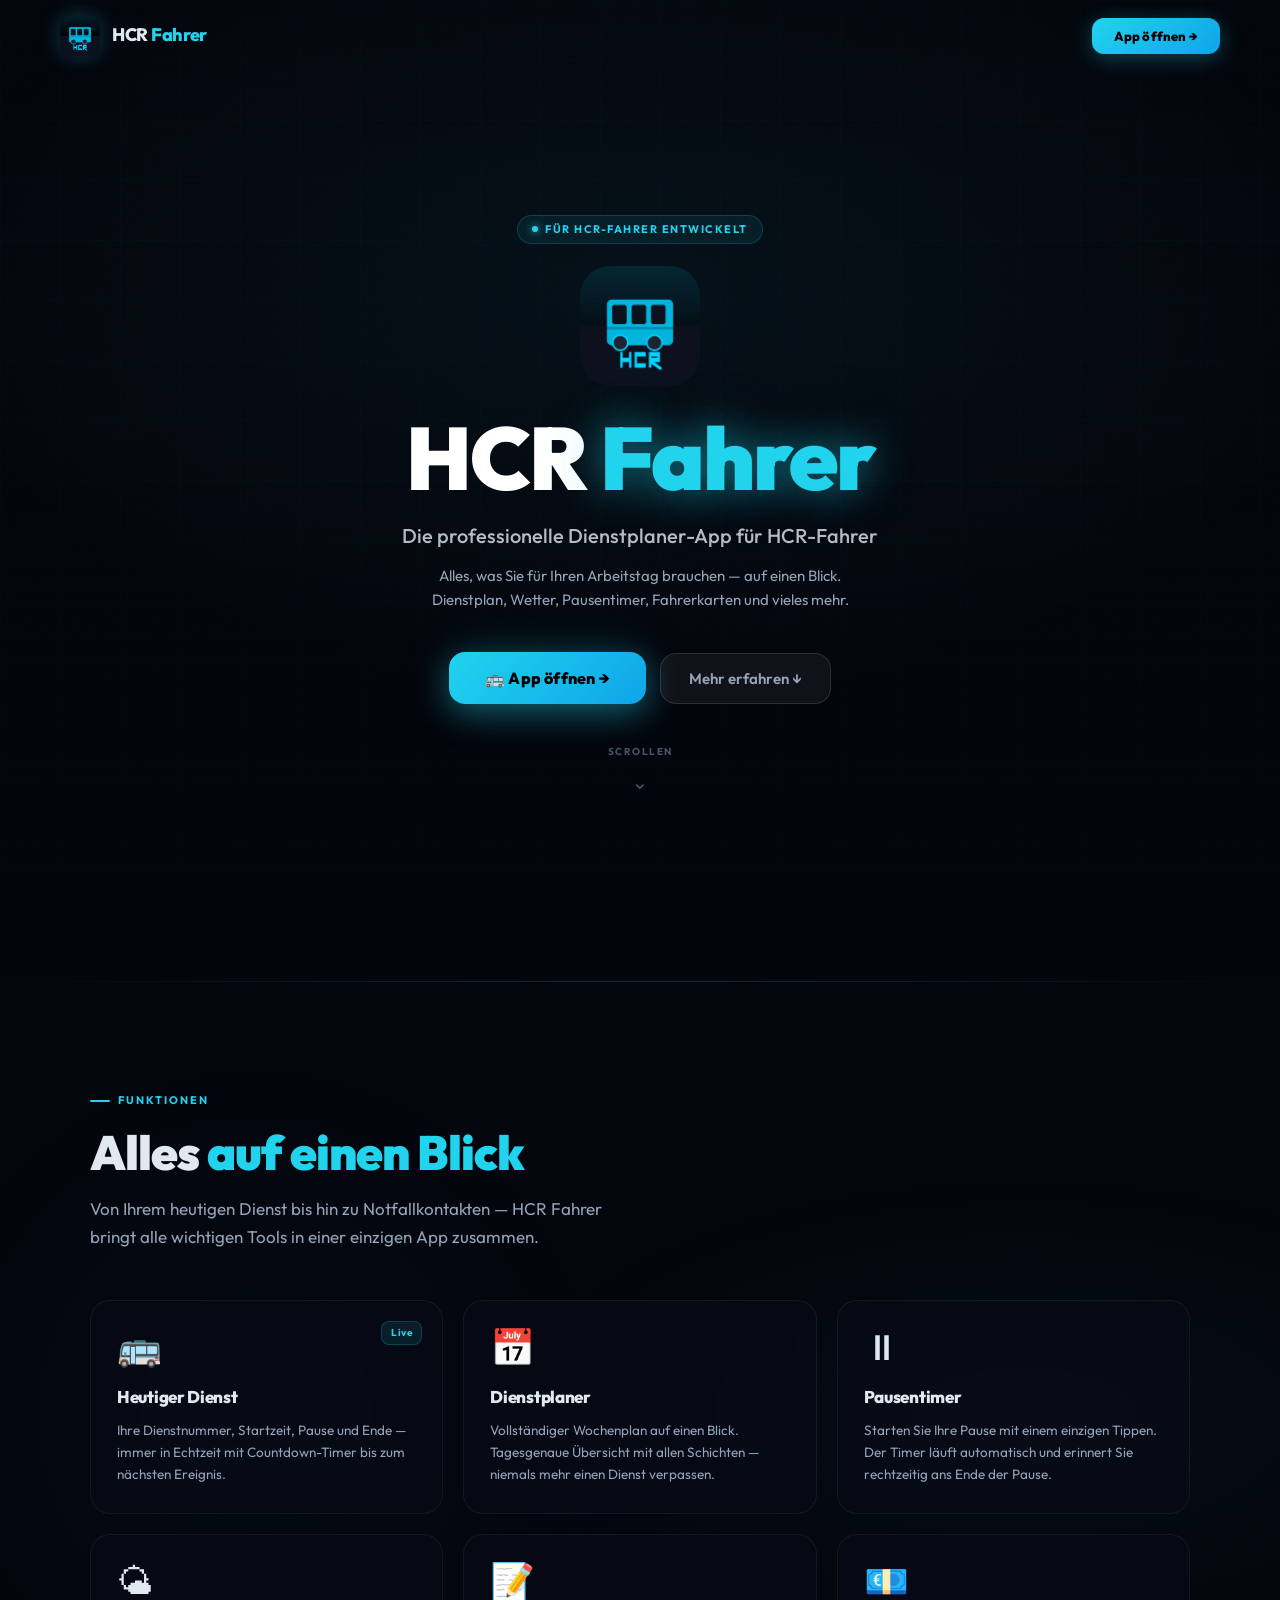
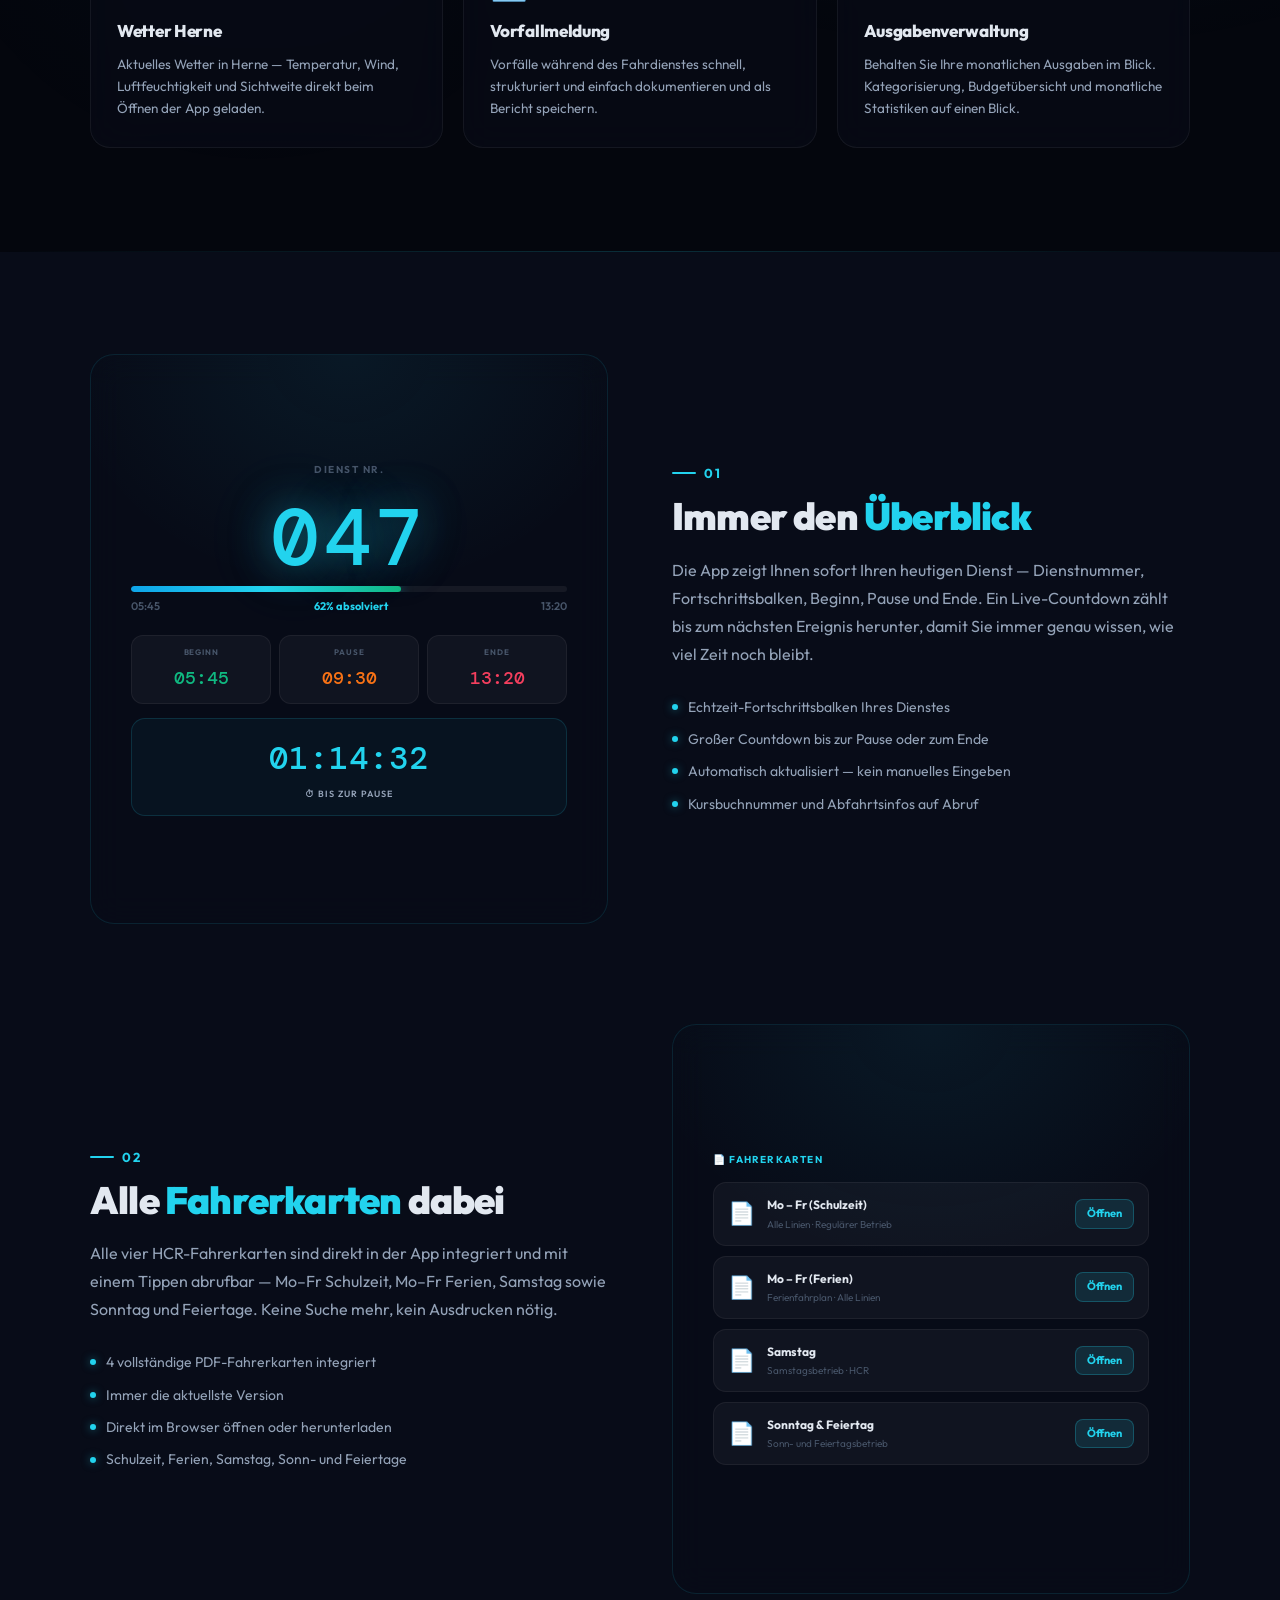
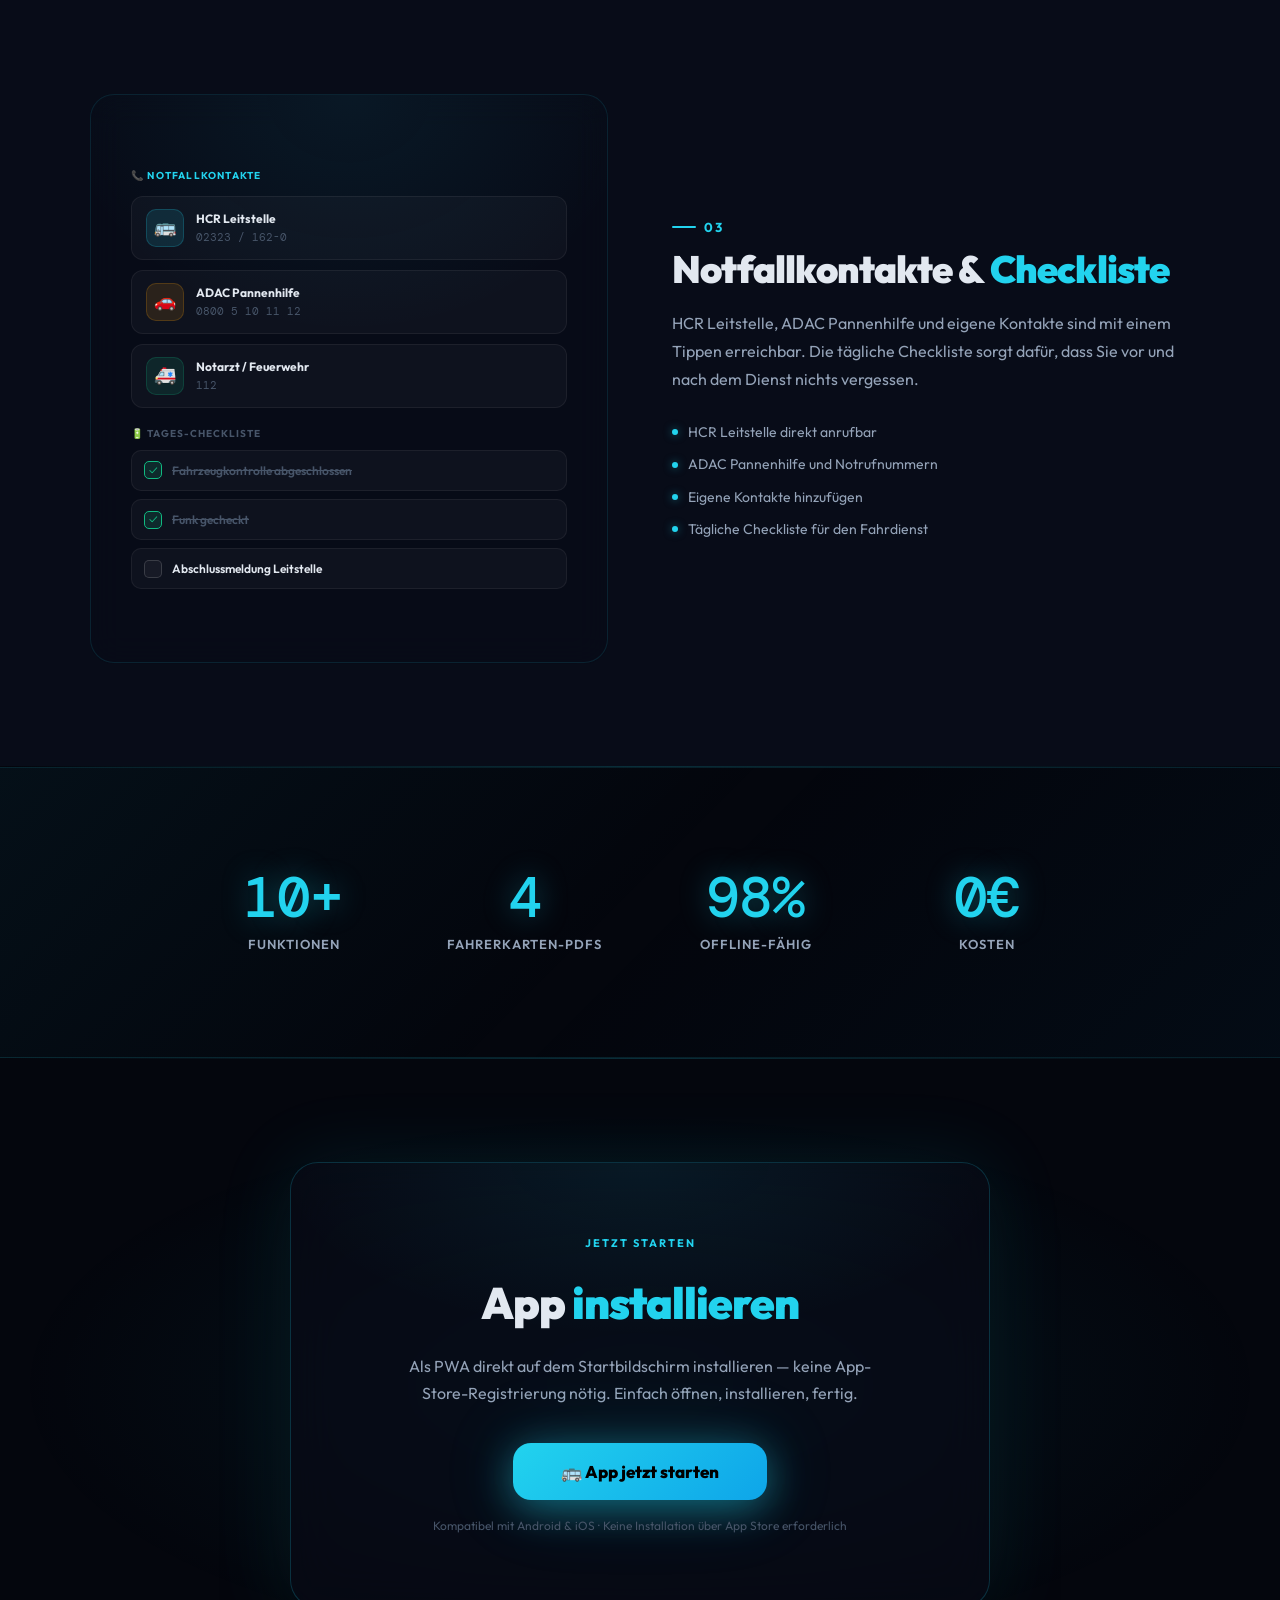
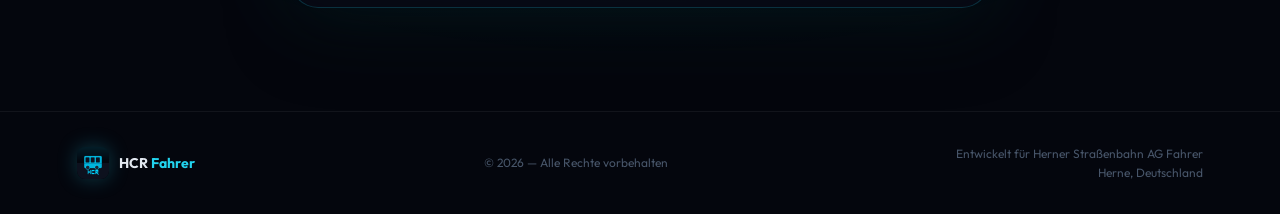
==== landing.html @ f721d580 "HCR Fahrer / SchichtBoard - déploiement statique GitHub Pages" ====
<!DOCTYPE html>
<html lang="de">
<head>
<meta charset="UTF-8"/>
<meta name="viewport" content="width=device-width,initial-scale=1.0"/>
<title>HCR Fahrer — Die App für Ihren Fahrdienst</title>
<meta name="description" content="HCR Fahrer — Die professionelle Dienstplaner-App für Herner Straßenbahn AG Fahrer. Dienstplan, Wetter, Pausentimer und mehr."/>
<link rel="preconnect" href="https://fonts.googleapis.com"/>
<link rel="preconnect" href="https://fonts.gstatic.com" crossorigin/>
<link href="https://fonts.googleapis.com/css2?family=Outfit:wght@300;400;500;600;700;800;900&family=DM+Mono:wght@400;500&display=swap" rel="stylesheet"/>
<style>
/* ═══════════════════════════════════════════
   TOKENS
═══════════════════════════════════════════ */
:root{
  --cyan:#22D3EE;
  --cyan2:#0EA5E9;
  --cyan3:#06B6D4;
  --navy:#04060D;
  --navy2:#080C18;
  --navy3:#0B0F1E;
  --navy4:#0D1629;
  --text:#E2E8F0;
  --text2:#94A3B8;
  --muted:#475569;
  --border:rgba(34,211,238,0.12);
  --border2:rgba(255,255,255,0.06);
  --glass:rgba(8,12,24,0.65);
  --glass2:rgba(34,211,238,0.04);
  --nav-h:72px;
  --glow-sm:0 0 20px rgba(34,211,238,0.25);
  --glow-md:0 0 40px rgba(34,211,238,0.2),0 0 80px rgba(34,211,238,0.08);
  --glow-lg:0 0 60px rgba(34,211,238,0.3),0 0 120px rgba(34,211,238,0.12);
}

/* ═══════════════════════════════════════════
   RESET & BASE
═══════════════════════════════════════════ */
*{box-sizing:border-box;margin:0;padding:0;}
html{scroll-behavior:smooth;font-size:16px;}
body{
  background:var(--navy);
  color:var(--text);
  font-family:'Outfit',system-ui,sans-serif;
  -webkit-font-smoothing:antialiased;
  overflow-x:hidden;
  line-height:1.6;
}
a{text-decoration:none;color:inherit;}
img{display:block;max-width:100%;}

/* ═══════════════════════════════════════════
   SCROLLBAR
═══════════════════════════════════════════ */
::-webkit-scrollbar{width:5px;}
::-webkit-scrollbar-track{background:var(--navy2);}
::-webkit-scrollbar-thumb{background:rgba(34,211,238,0.3);border-radius:3px;}

/* ═══════════════════════════════════════════
   NOISE TEXTURE OVERLAY
═══════════════════════════════════════════ */
body::before{
  content:'';
  position:fixed;inset:0;z-index:0;pointer-events:none;
  background-image:url("data:image/svg+xml,%3Csvg viewBox='0 0 256 256' xmlns='http://www.w3.org/2000/svg'%3E%3Cfilter id='n'%3E%3CfeTurbulence type='fractalNoise' baseFrequency='0.9' numOctaves='4' stitchTiles='stitch'/%3E%3C/filter%3E%3Crect width='100%25' height='100%25' filter='url(%23n)' opacity='0.03'/%3E%3C/svg%3E");
  background-size:200px 200px;
  opacity:0.4;
}

/* ═══════════════════════════════════════════
   GRID PATTERN
═══════════════════════════════════════════ */
body::after{
  content:'';
  position:fixed;inset:0;z-index:0;pointer-events:none;
  background-image:
    linear-gradient(rgba(34,211,238,0.025) 1px,transparent 1px),
    linear-gradient(90deg,rgba(34,211,238,0.025) 1px,transparent 1px);
  background-size:60px 60px;
}

/* ═══════════════════════════════════════════
   NAVBAR
═══════════════════════════════════════════ */
.navbar{
  position:fixed;top:0;left:0;right:0;
  z-index:1000;
  height:var(--nav-h);
  display:flex;align-items:center;justify-content:space-between;
  padding:0 clamp(20px,5vw,60px);
  transition:background 0.4s ease,border-color 0.4s ease,backdrop-filter 0.4s ease;
  border-bottom:1px solid transparent;
}
.navbar.solid{
  background:rgba(4,6,13,0.92);
  border-bottom-color:var(--border);
  backdrop-filter:blur(24px);
  -webkit-backdrop-filter:blur(24px);
}
.navbar::after{
  content:'';
  position:absolute;bottom:-1px;left:0;right:0;height:1px;
  background:linear-gradient(90deg,transparent,rgba(34,211,238,0.0),transparent);
  transition:background 0.4s;
}
.navbar.solid::after{
  background:linear-gradient(90deg,transparent,rgba(34,211,238,0.3),transparent);
}
.nav-brand{
  display:flex;align-items:center;gap:12px;
}
.nav-logo{
  width:40px;height:40px;border-radius:11px;
  box-shadow:var(--glow-sm);
}
.nav-name{
  font-size:18px;font-weight:800;letter-spacing:-0.3px;
  color:var(--text);
}
.nav-name span{color:var(--cyan);}
.nav-cta{
  background:linear-gradient(135deg,var(--cyan),var(--cyan2));
  border:none;border-radius:12px;
  padding:10px 22px;
  color:#000;font-size:13px;font-weight:800;
  cursor:pointer;font-family:'Outfit',sans-serif;
  letter-spacing:0.2px;
  transition:opacity 0.2s,transform 0.15s,box-shadow 0.2s;
  box-shadow:0 4px 20px rgba(34,211,238,0.3);
  white-space:nowrap;
}
.nav-cta:hover{opacity:0.9;transform:translateY(-1px);box-shadow:0 6px 28px rgba(34,211,238,0.4);}
.nav-cta:active{transform:translateY(0);}

/* ═══════════════════════════════════════════
   HERO
═══════════════════════════════════════════ */
.hero{
  position:relative;
  min-height:100vh;
  display:flex;align-items:center;justify-content:center;
  overflow:hidden;
}
.hero-video{
  position:absolute;inset:0;
  width:100%;height:100%;
  object-fit:cover;
  opacity:0.38;
  z-index:1;
}
.hero-overlay{
  position:absolute;inset:0;z-index:2;
  background:
    linear-gradient(to bottom,
      rgba(4,6,13,0.3) 0%,
      rgba(4,6,13,0.05) 20%,
      rgba(4,6,13,0.15) 50%,
      rgba(4,6,13,0.7) 80%,
      rgba(4,6,13,1) 100%),
    radial-gradient(ellipse 80% 60% at 50% 30%,rgba(34,211,238,0.06) 0%,transparent 70%);
}
.hero-content{
  position:relative;z-index:3;
  text-align:center;
  padding:calc(var(--nav-h) + 40px) clamp(20px,6vw,80px) 80px;
  max-width:860px;
  margin:0 auto;
}
@keyframes heroLogoIn{
  from{opacity:0;transform:scale(0.65) translateY(24px);}
  to{opacity:1;transform:scale(1) translateY(0);}
}
@keyframes heroTextIn{
  from{opacity:0;transform:translateY(32px);}
  to{opacity:1;transform:translateY(0);}
}
@keyframes logoGlow{
  0%,100%{box-shadow:0 0 40px rgba(34,211,238,0.4),0 0 80px rgba(34,211,238,0.15),0 0 0 1px rgba(34,211,238,0.1);}
  50%{box-shadow:0 0 60px rgba(34,211,238,0.6),0 0 120px rgba(34,211,238,0.25),0 0 0 1px rgba(34,211,238,0.2);}
}
.hero-logo{
  width:clamp(80px,14vw,120px);
  height:clamp(80px,14vw,120px);
  border-radius:clamp(20px,4vw,30px);
  margin:0 auto 28px;
  animation:heroLogoIn 0.9s cubic-bezier(0.34,1.56,0.64,1) 0.2s both,
             logoGlow 3.5s ease 1.2s infinite;
}
.hero-tag{
  display:inline-flex;align-items:center;gap:7px;
  background:rgba(34,211,238,0.08);
  border:1px solid rgba(34,211,238,0.2);
  border-radius:100px;
  padding:5px 14px;
  font-size:11px;font-weight:700;
  color:var(--cyan);
  letter-spacing:1.5px;text-transform:uppercase;
  margin-bottom:22px;
  animation:heroTextIn 0.6s ease 0.55s both;
}
.hero-tag::before{
  content:'';
  width:6px;height:6px;border-radius:50%;
  background:var(--cyan);
  box-shadow:0 0 8px var(--cyan);
  animation:pulse 2s ease infinite;
}
@keyframes pulse{0%,100%{opacity:1;}50%{opacity:0.4;}}
.hero-h1{
  font-size:clamp(44px,8vw,88px);
  font-weight:900;
  letter-spacing:-2px;
  line-height:1;
  margin-bottom:18px;
  color:#fff;
  animation:heroTextIn 0.7s ease 0.7s both;
}
.hero-h1 span{
  color:var(--cyan);
  text-shadow:0 0 40px rgba(34,211,238,0.5),0 0 80px rgba(34,211,238,0.2);
}
.hero-sub{
  font-size:clamp(16px,2.5vw,20px);
  font-weight:500;
  color:rgba(226,232,240,0.8);
  margin-bottom:12px;
  animation:heroTextIn 0.7s ease 0.85s both;
}
.hero-tag2{
  font-size:clamp(13px,2vw,15px);
  font-weight:400;
  color:var(--text2);
  margin-bottom:40px;
  animation:heroTextIn 0.7s ease 1s both;
  max-width:520px;margin-left:auto;margin-right:auto;
}
.hero-btns{
  display:flex;align-items:center;justify-content:center;
  gap:14px;flex-wrap:wrap;
  animation:heroTextIn 0.7s ease 1.15s both;
  margin-bottom:40px;
}
.btn-hero{
  display:inline-flex;align-items:center;gap:8px;
  background:linear-gradient(135deg,var(--cyan),var(--cyan2));
  border:none;border-radius:16px;
  padding:16px 36px;
  color:#000;font-size:16px;font-weight:800;
  cursor:pointer;font-family:'Outfit',sans-serif;
  letter-spacing:0.2px;
  transition:opacity 0.2s,transform 0.15s,box-shadow 0.2s;
  box-shadow:0 8px 32px rgba(34,211,238,0.4),0 0 60px rgba(34,211,238,0.1);
}
.btn-hero:hover{transform:translateY(-2px);box-shadow:0 12px 40px rgba(34,211,238,0.5),0 0 80px rgba(34,211,238,0.15);}
.btn-hero:active{transform:translateY(0);}
.btn-ghost{
  display:inline-flex;align-items:center;gap:8px;
  background:rgba(255,255,255,0.05);
  border:1px solid rgba(255,255,255,0.12);
  border-radius:16px;padding:15px 28px;
  color:var(--text2);font-size:15px;font-weight:600;
  cursor:pointer;font-family:'Outfit',sans-serif;
  transition:all 0.2s;
}
.btn-ghost:hover{background:rgba(255,255,255,0.09);color:var(--text);border-color:rgba(255,255,255,0.2);}
.hero-scroll{
  display:flex;flex-direction:column;align-items:center;gap:6px;
  animation:heroTextIn 0.6s ease 1.4s both;
}
.hero-scroll span{font-size:10px;font-weight:700;color:var(--muted);letter-spacing:1.5px;text-transform:uppercase;}
@keyframes scrollBounce{
  0%,100%{transform:translateY(0);}
  50%{transform:translateY(8px);}
}
.hero-chevron{
  font-size:20px;color:var(--muted);
  animation:scrollBounce 1.8s ease infinite;
}

/* ═══════════════════════════════════════════
   SECTIONS GENERIC
═══════════════════════════════════════════ */
section{position:relative;z-index:1;padding:clamp(60px,8vw,120px) clamp(20px,6vw,80px);}
.section-label{
  display:inline-flex;align-items:center;gap:8px;
  font-size:11px;font-weight:700;
  color:var(--cyan);
  letter-spacing:2px;text-transform:uppercase;
  margin-bottom:16px;
}
.section-label::before{
  content:'';
  display:inline-block;
  width:20px;height:2px;
  background:var(--cyan);
  border-radius:1px;
}
.section-title{
  font-size:clamp(28px,4.5vw,48px);
  font-weight:900;letter-spacing:-1px;line-height:1.1;
  margin-bottom:16px;
}
.section-title span{color:var(--cyan);}
.section-desc{
  font-size:clamp(14px,1.8vw,17px);
  color:var(--text2);
  max-width:560px;
  line-height:1.7;
  margin-bottom:48px;
}

/* ═══════════════════════════════════════════
   DIVIDER LINE
═══════════════════════════════════════════ */
.divider{
  width:100%;height:1px;
  background:linear-gradient(90deg,transparent,rgba(34,211,238,0.2),transparent);
  position:relative;z-index:1;
}

/* ═══════════════════════════════════════════
   FEATURES GRID
═══════════════════════════════════════════ */
.features-section{
  background:
    radial-gradient(ellipse 60% 40% at 80% 50%,rgba(34,211,238,0.04) 0%,transparent 70%),
    radial-gradient(ellipse 40% 60% at 20% 50%,rgba(14,165,233,0.03) 0%,transparent 70%);
}
.features-grid{
  display:grid;
  grid-template-columns:repeat(auto-fit,minmax(280px,1fr));
  gap:20px;
  max-width:1100px;margin:0 auto;
}
.feature-card{
  background:var(--glass);
  border:1px solid var(--border2);
  border-radius:20px;
  padding:28px 26px;
  position:relative;overflow:hidden;
  transition:transform 0.3s ease,border-color 0.3s ease,box-shadow 0.3s ease;
  backdrop-filter:blur(16px);
  -webkit-backdrop-filter:blur(16px);
}
.feature-card::before{
  content:'';
  position:absolute;inset:0;
  background:radial-gradient(ellipse 100% 80% at 0% 0%,rgba(34,211,238,0.05) 0%,transparent 60%);
  opacity:0;transition:opacity 0.3s;
}
.feature-card:hover{
  transform:translateY(-4px);
  border-color:rgba(34,211,238,0.22);
  box-shadow:0 16px 40px rgba(0,0,0,0.4),var(--glow-sm);
}
.feature-card:hover::before{opacity:1;}
.feature-icon{
  font-size:36px;
  margin-bottom:18px;
  display:block;
  line-height:1;
}
.feature-name{
  font-size:17px;font-weight:800;
  letter-spacing:-0.3px;
  margin-bottom:8px;
  color:var(--text);
}
.feature-desc{
  font-size:13.5px;
  color:var(--text2);
  line-height:1.65;
}
.feature-badge{
  position:absolute;top:20px;right:20px;
  background:rgba(34,211,238,0.1);
  border:1px solid rgba(34,211,238,0.2);
  border-radius:8px;padding:3px 9px;
  font-size:10px;font-weight:700;
  color:var(--cyan);letter-spacing:0.5px;
}

/* ═══════════════════════════════════════════
   HIGHLIGHTS
═══════════════════════════════════════════ */
.highlights-section{
  background:var(--navy2);
}
.highlights-section > .hl-inner{
  max-width:1100px;margin:0 auto;
}
.highlight-block{
  display:grid;
  grid-template-columns:1fr 1fr;
  gap:clamp(30px,5vw,80px);
  align-items:center;
  margin-bottom:clamp(50px,8vw,100px);
}
.highlight-block:last-child{margin-bottom:0;}
.highlight-block.reverse{direction:rtl;}
.highlight-block.reverse > *{direction:ltr;}
.hl-visual{
  background:var(--glass);
  border:1px solid var(--border);
  border-radius:24px;
  padding:clamp(24px,4vw,40px);
  position:relative;overflow:hidden;
  aspect-ratio:1 / 1.1;
  display:flex;flex-direction:column;justify-content:center;
  backdrop-filter:blur(16px);
  -webkit-backdrop-filter:blur(16px);
}
.hl-visual::before{
  content:'';
  position:absolute;inset:0;
  background:radial-gradient(ellipse 80% 60% at 50% 0%,rgba(34,211,238,0.07) 0%,transparent 70%);
}
.hl-visual::after{
  content:'';
  position:absolute;
  top:-1px;left:20%;right:20%;height:1px;
  background:linear-gradient(90deg,transparent,rgba(34,211,238,0.4),transparent);
}
.mock-svc-num{
  font-family:'DM Mono',monospace;
  font-size:clamp(48px,8vw,80px);
  font-weight:500;
  color:var(--cyan);
  letter-spacing:4px;
  text-shadow:0 0 40px rgba(34,211,238,0.5),0 0 80px rgba(34,211,238,0.2);
  text-align:center;
  line-height:1;
  margin-bottom:8px;
  position:relative;z-index:1;
}
.mock-label{
  font-size:10px;font-weight:700;
  color:var(--muted);text-transform:uppercase;letter-spacing:1.5px;
  text-align:center;margin-bottom:20px;
  position:relative;z-index:1;
}
.mock-progress-wrap{
  height:6px;background:rgba(255,255,255,0.06);
  border-radius:4px;overflow:hidden;margin-bottom:6px;
  position:relative;z-index:1;
}
.mock-progress{
  height:100%;border-radius:4px;
  background:linear-gradient(90deg,var(--cyan2),var(--cyan),#10B981);
  box-shadow:0 0 12px rgba(34,211,238,0.5);
  width:62%;
  animation:progressAnim 3s ease infinite alternate;
}
@keyframes progressAnim{from{width:62%;}to{width:68%;}}
.mock-row{
  display:grid;grid-template-columns:repeat(3,1fr);gap:8px;
  margin-top:16px;position:relative;z-index:1;
}
.mock-cell{
  background:rgba(255,255,255,0.04);
  border:1px solid var(--border2);
  border-radius:12px;padding:10px 8px;text-align:center;
}
.mock-cell-label{font-size:8px;font-weight:700;color:var(--muted);text-transform:uppercase;letter-spacing:0.8px;margin-bottom:5px;}
.mock-cell-val{font-family:'DM Mono',monospace;font-size:18px;font-weight:500;}
.c-green{color:#10B981;}
.c-orange{color:#F97316;}
.c-red{color:#F43F5E;}
.mock-countdown{
  position:relative;z-index:1;
  text-align:center;
  background:rgba(34,211,238,0.04);
  border:1px solid rgba(34,211,238,0.15);
  border-radius:14px;padding:14px;margin-top:14px;
}
.mock-countdown-val{
  font-family:'DM Mono',monospace;
  font-size:clamp(22px,4vw,32px);font-weight:500;
  color:var(--cyan);letter-spacing:1px;
}
.mock-countdown-label{font-size:9px;color:var(--text2);font-weight:600;letter-spacing:1px;text-transform:uppercase;margin-top:3px;}
.mock-pdf-list{
  display:flex;flex-direction:column;gap:10px;
  position:relative;z-index:1;
}
.mock-pdf-item{
  display:flex;align-items:center;gap:12px;
  background:rgba(255,255,255,0.04);
  border:1px solid var(--border2);
  border-radius:13px;padding:12px 14px;
}
.mock-pdf-icon{font-size:22px;flex-shrink:0;}
.mock-pdf-info{flex:1;min-width:0;}
.mock-pdf-name{font-size:12px;font-weight:700;color:var(--text);margin-bottom:2px;}
.mock-pdf-meta{font-size:10px;color:var(--muted);}
.mock-pdf-btn{
  background:rgba(34,211,238,0.12);
  border:1px solid rgba(34,211,238,0.25);
  border-radius:8px;padding:5px 11px;
  color:var(--cyan);font-size:11px;font-weight:700;
  white-space:nowrap;
}
.mock-contact-list{
  display:flex;flex-direction:column;gap:10px;
  position:relative;z-index:1;
}
.mock-contact{
  display:flex;align-items:center;gap:12px;
  background:rgba(255,255,255,0.03);
  border:1px solid var(--border2);
  border-radius:12px;padding:12px 14px;
}
.mock-contact-icon{
  width:38px;height:38px;border-radius:10px;
  display:flex;align-items:center;justify-content:center;
  font-size:18px;flex-shrink:0;
}
.c-cyan-bg{background:rgba(34,211,238,0.12);border:1px solid rgba(34,211,238,0.2);}
.c-amber-bg{background:rgba(245,158,11,0.12);border:1px solid rgba(245,158,11,0.2);}
.c-green-bg{background:rgba(16,185,129,0.12);border:1px solid rgba(16,185,129,0.2);}
.mock-contact-info{flex:1;min-width:0;}
.mock-contact-name{font-size:12px;font-weight:700;color:var(--text);margin-bottom:1px;}
.mock-contact-num{font-family:'DM Mono',monospace;font-size:11px;color:var(--muted);}
.mock-checklist{
  display:flex;flex-direction:column;gap:8px;
  margin-top:14px;position:relative;z-index:1;
}
.mock-check-item{
  display:flex;align-items:center;gap:10px;
  background:rgba(255,255,255,0.03);
  border:1px solid var(--border2);
  border-radius:10px;padding:10px 12px;
}
.check-box{
  width:18px;height:18px;border-radius:5px;
  flex-shrink:0;display:flex;align-items:center;justify-content:center;
  font-size:11px;
}
.checked{background:rgba(16,185,129,0.15);border:1.5px solid #10B981;color:#10B981;}
.unchecked{background:rgba(255,255,255,0.04);border:1.5px solid rgba(255,255,255,0.15);}
.mock-check-label{font-size:12px;font-weight:600;color:var(--text);}
.mock-check-label.done{color:var(--muted);text-decoration:line-through;}

.hl-text{}
.hl-num{
  font-size:clamp(11px,1.5vw,13px);font-weight:700;
  color:var(--cyan);letter-spacing:2px;text-transform:uppercase;
  margin-bottom:12px;
  display:flex;align-items:center;gap:8px;
}
.hl-num::before{
  content:'';
  display:inline-block;
  width:24px;height:2px;background:var(--cyan);border-radius:1px;
}
.hl-title{
  font-size:clamp(26px,3.5vw,38px);
  font-weight:900;letter-spacing:-0.8px;line-height:1.1;
  margin-bottom:18px;
}
.hl-title span{color:var(--cyan);}
.hl-desc{
  font-size:clamp(14px,1.6vw,16px);
  color:var(--text2);
  line-height:1.75;
  margin-bottom:28px;
}
.hl-bullets{
  display:flex;flex-direction:column;gap:10px;
}
.hl-bullet{
  display:flex;align-items:center;gap:10px;
  font-size:14px;color:var(--text2);
}
.hl-bullet::before{
  content:'';
  width:6px;height:6px;border-radius:50%;
  background:var(--cyan);
  box-shadow:0 0 8px rgba(34,211,238,0.5);
  flex-shrink:0;
}

/* ═══════════════════════════════════════════
   STATS
═══════════════════════════════════════════ */
.stats-section{
  background:linear-gradient(135deg,rgba(34,211,238,0.05) 0%,transparent 50%,rgba(14,165,233,0.04) 100%);
  border-top:1px solid var(--border);
  border-bottom:1px solid var(--border);
}
.stats-grid{
  display:grid;
  grid-template-columns:repeat(4,1fr);
  gap:24px;
  max-width:900px;margin:0 auto;
  text-align:center;
}
.stat-item{}
.stat-num{
  font-family:'DM Mono',monospace;
  font-size:clamp(36px,5vw,56px);
  font-weight:500;
  color:var(--cyan);
  letter-spacing:-1px;
  line-height:1;
  text-shadow:0 0 30px rgba(34,211,238,0.35);
  margin-bottom:8px;
}
.stat-label{
  font-size:clamp(11px,1.5vw,13px);
  font-weight:600;color:var(--text2);
  text-transform:uppercase;letter-spacing:1px;
}

/* ═══════════════════════════════════════════
   CTA SECTION
═══════════════════════════════════════════ */
.cta-section{
  text-align:center;
  background:
    radial-gradient(ellipse 70% 60% at 50% 50%,rgba(34,211,238,0.07) 0%,transparent 70%);
}
.cta-card{
  background:var(--glass);
  border:1px solid rgba(34,211,238,0.2);
  border-radius:28px;
  padding:clamp(40px,6vw,72px) clamp(30px,6vw,80px);
  max-width:700px;margin:0 auto;
  position:relative;overflow:hidden;
  backdrop-filter:blur(24px);
  -webkit-backdrop-filter:blur(24px);
  box-shadow:0 0 80px rgba(34,211,238,0.1),0 32px 64px rgba(0,0,0,0.4);
}
.cta-card::before{
  content:'';
  position:absolute;inset:0;
  background:radial-gradient(ellipse 80% 60% at 50% 0%,rgba(34,211,238,0.08) 0%,transparent 65%);
}
.cta-card::after{
  content:'';
  position:absolute;
  top:-1px;left:15%;right:15%;height:1px;
  background:linear-gradient(90deg,transparent,rgba(34,211,238,0.5),transparent);
}
.cta-eyebrow{
  font-size:11px;font-weight:700;
  color:var(--cyan);letter-spacing:2px;text-transform:uppercase;
  margin-bottom:16px;position:relative;z-index:1;
}
.cta-title{
  font-size:clamp(28px,4vw,44px);
  font-weight:900;letter-spacing:-1px;
  margin-bottom:14px;position:relative;z-index:1;
}
.cta-title span{color:var(--cyan);}
.cta-desc{
  font-size:clamp(13px,1.8vw,16px);
  color:var(--text2);line-height:1.7;
  margin-bottom:36px;position:relative;z-index:1;
  max-width:480px;margin-left:auto;margin-right:auto;
}
.cta-btn{
  display:inline-flex;align-items:center;gap:10px;
  background:linear-gradient(135deg,var(--cyan),var(--cyan2));
  border:none;border-radius:18px;
  padding:18px 48px;
  color:#000;font-size:17px;font-weight:800;
  cursor:pointer;font-family:'Outfit',sans-serif;
  transition:all 0.2s;
  box-shadow:0 8px 40px rgba(34,211,238,0.45),0 0 80px rgba(34,211,238,0.15);
  position:relative;z-index:1;
}
.cta-btn:hover{transform:translateY(-3px);box-shadow:0 12px 50px rgba(34,211,238,0.55),0 0 100px rgba(34,211,238,0.2);}
.cta-btn:active{transform:translateY(0);}
.cta-note{
  font-size:12px;color:var(--muted);margin-top:16px;
  position:relative;z-index:1;
}

/* ═══════════════════════════════════════════
   FOOTER
═══════════════════════════════════════════ */
footer{
  position:relative;z-index:1;
  border-top:1px solid var(--border2);
  padding:32px clamp(20px,6vw,80px);
  display:flex;align-items:center;justify-content:space-between;
  flex-wrap:wrap;gap:16px;
}
.footer-brand{display:flex;align-items:center;gap:10px;}
.footer-logo{width:32px;height:32px;border-radius:8px;box-shadow:var(--glow-sm);}
.footer-name{font-size:14px;font-weight:700;color:var(--text);}
.footer-name span{color:var(--cyan);}
.footer-copy{font-size:12px;color:var(--muted);}
.footer-right{text-align:right;}
.footer-sub{font-size:12px;color:var(--muted);line-height:1.6;}

/* ═══════════════════════════════════════════
   SCROLL REVEAL
═══════════════════════════════════════════ */
.reveal{
  opacity:0;
  transform:translateY(32px);
  transition:opacity 0.7s cubic-bezier(0.4,0,0.2,1),
             transform 0.7s cubic-bezier(0.4,0,0.2,1);
}
.reveal.visible{opacity:1;transform:translateY(0);}
.reveal-delay-1{transition-delay:0.1s;}
.reveal-delay-2{transition-delay:0.2s;}
.reveal-delay-3{transition-delay:0.3s;}
.reveal-delay-4{transition-delay:0.4s;}
.reveal-delay-5{transition-delay:0.5s;}
.reveal-delay-6{transition-delay:0.6s;}

/* ═══════════════════════════════════════════
   RESPONSIVE
═══════════════════════════════════════════ */
@media(max-width:768px){
  .highlight-block{grid-template-columns:1fr;}
  .highlight-block.reverse{direction:ltr;}
  .stats-grid{grid-template-columns:repeat(2,1fr);}
  .features-grid{grid-template-columns:1fr;}
  footer{flex-direction:column;text-align:center;}
  .footer-right{text-align:center;}
}
@media(max-width:480px){
  .hero-btns{flex-direction:column;}
  .btn-hero,.btn-ghost{width:100%;justify-content:center;}
}
</style>
</head>
<body>

<!-- ══════════════════════════════════════
     NAVBAR
══════════════════════════════════════ -->
<nav class="navbar" id="navbar">
  <a href="#" class="nav-brand">
    <img src="icon-512x512-2.png" alt="HCR Logo" class="nav-logo"/>
    <span class="nav-name">HCR <span>Fahrer</span></span>
  </a>
  <a href="https://187-124-172-79.sslip.io" target="_blank">
    <button class="nav-cta">App öffnen →</button>
  </a>
</nav>

<!-- ══════════════════════════════════════
     HERO
══════════════════════════════════════ -->
<section class="hero" id="hero">
  <video class="hero-video" autoplay muted playsinline loop preload="auto">
    <source src="bg-landing.mp4" type="video/mp4"/>
  </video>
  <div class="hero-overlay"></div>
  <div class="hero-content">
    <div class="hero-tag">Für HCR-Fahrer entwickelt</div>
    <img src="icon-512x512-2.png" alt="HCR Fahrer Logo" class="hero-logo"/>
    <h1 class="hero-h1">HCR <span>Fahrer</span></h1>
    <p class="hero-sub">Die professionelle Dienstplaner-App für HCR-Fahrer</p>
    <p class="hero-tag2">Alles, was Sie für Ihren Arbeitstag brauchen — auf einen Blick.<br/>Dienstplan, Wetter, Pausentimer, Fahrerkarten und vieles mehr.</p>
    <div class="hero-btns">
      <a href="https://187-124-172-79.sslip.io" target="_blank">
        <button class="btn-hero">🚌 App öffnen →</button>
      </a>
      <a href="#features">
        <button class="btn-ghost">Mehr erfahren ↓</button>
      </a>
    </div>
    <div class="hero-scroll">
      <span>Scrollen</span>
      <div class="hero-chevron">⌄</div>
    </div>
  </div>
</section>

<div class="divider"></div>

<!-- ══════════════════════════════════════
     FEATURES
══════════════════════════════════════ -->
<section class="features-section" id="features">
  <div style="max-width:1100px;margin:0 auto;">
    <div class="reveal">
      <div class="section-label">Funktionen</div>
      <h2 class="section-title">Alles <span>auf einen Blick</span></h2>
      <p class="section-desc">Von Ihrem heutigen Dienst bis hin zu Notfallkontakten — HCR Fahrer bringt alle wichtigen Tools in einer einzigen App zusammen.</p>
    </div>
    <div class="features-grid">
      <div class="feature-card reveal reveal-delay-1">
        <span class="feature-icon">🚌</span>
        <div class="feature-badge">Live</div>
        <div class="feature-name">Heutiger Dienst</div>
        <p class="feature-desc">Ihre Dienstnummer, Startzeit, Pause und Ende — immer in Echtzeit mit Countdown-Timer bis zum nächsten Ereignis.</p>
      </div>
      <div class="feature-card reveal reveal-delay-2">
        <span class="feature-icon">📅</span>
        <div class="feature-name">Dienstplaner</div>
        <p class="feature-desc">Vollständiger Wochenplan auf einen Blick. Tagesgenaue Übersicht mit allen Schichten — niemals mehr einen Dienst verpassen.</p>
      </div>
      <div class="feature-card reveal reveal-delay-3">
        <span class="feature-icon">⏸</span>
        <div class="feature-name">Pausentimer</div>
        <p class="feature-desc">Starten Sie Ihre Pause mit einem einzigen Tippen. Der Timer läuft automatisch und erinnert Sie rechtzeitig ans Ende der Pause.</p>
      </div>
      <div class="feature-card reveal reveal-delay-4">
        <span class="feature-icon">🌤</span>
        <div class="feature-name">Wetter Herne</div>
        <p class="feature-desc">Aktuelles Wetter in Herne — Temperatur, Wind, Luftfeuchtigkeit und Sichtweite direkt beim Öffnen der App geladen.</p>
      </div>
      <div class="feature-card reveal reveal-delay-5">
        <span class="feature-icon">📝</span>
        <div class="feature-name">Vorfallmeldung</div>
        <p class="feature-desc">Vorfälle während des Fahrdienstes schnell, strukturiert und einfach dokumentieren und als Bericht speichern.</p>
      </div>
      <div class="feature-card reveal reveal-delay-6">
        <span class="feature-icon">💶</span>
        <div class="feature-name">Ausgabenverwaltung</div>
        <p class="feature-desc">Behalten Sie Ihre monatlichen Ausgaben im Blick. Kategorisierung, Budgetübersicht und monatliche Statistiken auf einen Blick.</p>
      </div>
    </div>
  </div>
</section>

<div class="divider"></div>

<!-- ══════════════════════════════════════
     HIGHLIGHTS
══════════════════════════════════════ -->
<section class="highlights-section">
  <div class="hl-inner">

    <!-- Block 1 -->
    <div class="highlight-block reveal">
      <div class="hl-visual">
        <div class="mock-label">DIENST NR.</div>
        <div class="mock-svc-num">047</div>
        <div class="mock-progress-wrap">
          <div class="mock-progress"></div>
        </div>
        <div style="display:flex;justify-content:space-between;margin-bottom:4px;position:relative;z-index:1;">
          <span style="font-size:11px;color:var(--muted);font-weight:600;">05:45</span>
          <span style="font-size:11px;color:var(--cyan);font-weight:700;">62% absolviert</span>
          <span style="font-size:11px;color:var(--muted);font-weight:600;">13:20</span>
        </div>
        <div class="mock-row">
          <div class="mock-cell">
            <div class="mock-cell-label">Beginn</div>
            <div class="mock-cell-val c-green">05:45</div>
          </div>
          <div class="mock-cell">
            <div class="mock-cell-label">Pause</div>
            <div class="mock-cell-val c-orange">09:30</div>
          </div>
          <div class="mock-cell">
            <div class="mock-cell-label">Ende</div>
            <div class="mock-cell-val c-red">13:20</div>
          </div>
        </div>
        <div class="mock-countdown">
          <div class="mock-countdown-val">01:14:32</div>
          <div class="mock-countdown-label">⏱ Bis zur Pause</div>
        </div>
      </div>
      <div class="hl-text">
        <div class="hl-num">01</div>
        <h3 class="hl-title">Immer den <span>Überblick</span></h3>
        <p class="hl-desc">Die App zeigt Ihnen sofort Ihren heutigen Dienst — Dienstnummer, Fortschrittsbalken, Beginn, Pause und Ende. Ein Live-Countdown zählt bis zum nächsten Ereignis herunter, damit Sie immer genau wissen, wie viel Zeit noch bleibt.</p>
        <div class="hl-bullets">
          <div class="hl-bullet">Echtzeit-Fortschrittsbalken Ihres Dienstes</div>
          <div class="hl-bullet">Großer Countdown bis zur Pause oder zum Ende</div>
          <div class="hl-bullet">Automatisch aktualisiert — kein manuelles Eingeben</div>
          <div class="hl-bullet">Kursbuchnummer und Abfahrtsinfos auf Abruf</div>
        </div>
      </div>
    </div>

    <!-- Block 2 -->
    <div class="highlight-block reverse reveal">
      <div class="hl-visual">
        <div style="position:relative;z-index:1;font-size:10px;font-weight:700;color:var(--cyan);text-transform:uppercase;letter-spacing:1.2px;margin-bottom:14px;">📄 Fahrerkarten</div>
        <div class="mock-pdf-list">
          <div class="mock-pdf-item">
            <span class="mock-pdf-icon">📄</span>
            <div class="mock-pdf-info">
              <div class="mock-pdf-name">Mo – Fr (Schulzeit)</div>
              <div class="mock-pdf-meta">Alle Linien · Regulärer Betrieb</div>
            </div>
            <div class="mock-pdf-btn">Öffnen</div>
          </div>
          <div class="mock-pdf-item">
            <span class="mock-pdf-icon">📄</span>
            <div class="mock-pdf-info">
              <div class="mock-pdf-name">Mo – Fr (Ferien)</div>
              <div class="mock-pdf-meta">Ferienfahrplan · Alle Linien</div>
            </div>
            <div class="mock-pdf-btn">Öffnen</div>
          </div>
          <div class="mock-pdf-item">
            <span class="mock-pdf-icon">📄</span>
            <div class="mock-pdf-info">
              <div class="mock-pdf-name">Samstag</div>
              <div class="mock-pdf-meta">Samstagsbetrieb · HCR</div>
            </div>
            <div class="mock-pdf-btn">Öffnen</div>
          </div>
          <div class="mock-pdf-item">
            <span class="mock-pdf-icon">📄</span>
            <div class="mock-pdf-info">
              <div class="mock-pdf-name">Sonntag & Feiertag</div>
              <div class="mock-pdf-meta">Sonn- und Feiertagsbetrieb</div>
            </div>
            <div class="mock-pdf-btn">Öffnen</div>
          </div>
        </div>
      </div>
      <div class="hl-text">
        <div class="hl-num">02</div>
        <h3 class="hl-title">Alle <span>Fahrerkarten</span> dabei</h3>
        <p class="hl-desc">Alle vier HCR-Fahrerkarten sind direkt in der App integriert und mit einem Tippen abrufbar — Mo–Fr Schulzeit, Mo–Fr Ferien, Samstag sowie Sonntag und Feiertage. Keine Suche mehr, kein Ausdrucken nötig.</p>
        <div class="hl-bullets">
          <div class="hl-bullet">4 vollständige PDF-Fahrerkarten integriert</div>
          <div class="hl-bullet">Immer die aktuellste Version</div>
          <div class="hl-bullet">Direkt im Browser öffnen oder herunterladen</div>
          <div class="hl-bullet">Schulzeit, Ferien, Samstag, Sonn- und Feiertage</div>
        </div>
      </div>
    </div>

    <!-- Block 3 -->
    <div class="highlight-block reveal">
      <div class="hl-visual">
        <div style="position:relative;z-index:1;font-size:10px;font-weight:700;color:var(--cyan);text-transform:uppercase;letter-spacing:1.2px;margin-bottom:12px;">📞 Notfallkontakte</div>
        <div class="mock-contact-list">
          <div class="mock-contact">
            <div class="mock-contact-icon c-cyan-bg">🚌</div>
            <div class="mock-contact-info">
              <div class="mock-contact-name">HCR Leitstelle</div>
              <div class="mock-contact-num">02323 / 162-0</div>
            </div>
          </div>
          <div class="mock-contact">
            <div class="mock-contact-icon c-amber-bg">🚗</div>
            <div class="mock-contact-info">
              <div class="mock-contact-name">ADAC Pannenhilfe</div>
              <div class="mock-contact-num">0800 5 10 11 12</div>
            </div>
          </div>
          <div class="mock-contact">
            <div class="mock-contact-icon c-green-bg">🚑</div>
            <div class="mock-contact-info">
              <div class="mock-contact-name">Notarzt / Feuerwehr</div>
              <div class="mock-contact-num">112</div>
            </div>
          </div>
        </div>
        <div class="mock-checklist">
          <div style="font-size:10px;font-weight:700;color:var(--muted);text-transform:uppercase;letter-spacing:1px;margin-top:4px;position:relative;z-index:1;">🔋 Tages-Checkliste</div>
          <div class="mock-check-item">
            <div class="check-box checked">✓</div>
            <div class="mock-check-label done">Fahrzeugkontrolle abgeschlossen</div>
          </div>
          <div class="mock-check-item">
            <div class="check-box checked">✓</div>
            <div class="mock-check-label done">Funk gecheckt</div>
          </div>
          <div class="mock-check-item">
            <div class="check-box unchecked"></div>
            <div class="mock-check-label">Abschlussmeldung Leitstelle</div>
          </div>
        </div>
      </div>
      <div class="hl-text">
        <div class="hl-num">03</div>
        <h3 class="hl-title">Notfallkontakte &amp; <span>Checkliste</span></h3>
        <p class="hl-desc">HCR Leitstelle, ADAC Pannenhilfe und eigene Kontakte sind mit einem Tippen erreichbar. Die tägliche Checkliste sorgt dafür, dass Sie vor und nach dem Dienst nichts vergessen.</p>
        <div class="hl-bullets">
          <div class="hl-bullet">HCR Leitstelle direkt anrufbar</div>
          <div class="hl-bullet">ADAC Pannenhilfe und Notrufnummern</div>
          <div class="hl-bullet">Eigene Kontakte hinzufügen</div>
          <div class="hl-bullet">Tägliche Checkliste für den Fahrdienst</div>
        </div>
      </div>
    </div>

  </div>
</section>

<div class="divider"></div>

<!-- ══════════════════════════════════════
     STATS
══════════════════════════════════════ -->
<section class="stats-section">
  <div class="stats-grid reveal">
    <div class="stat-item">
      <div class="stat-num" data-target="10" data-suffix="+">0+</div>
      <div class="stat-label">Funktionen</div>
    </div>
    <div class="stat-item">
      <div class="stat-num" data-target="4" data-suffix="">0</div>
      <div class="stat-label">Fahrerkarten-PDFs</div>
    </div>
    <div class="stat-item">
      <div class="stat-num" data-target="100" data-suffix="%">0%</div>
      <div class="stat-label">Offline-fähig</div>
    </div>
    <div class="stat-item">
      <div class="stat-num" data-target="0" data-suffix="€" data-zero="true">0€</div>
      <div class="stat-label">Kosten</div>
    </div>
  </div>
</section>

<div class="divider"></div>

<!-- ══════════════════════════════════════
     CTA
══════════════════════════════════════ -->
<section class="cta-section">
  <div class="cta-card reveal">
    <div class="cta-eyebrow">Jetzt starten</div>
    <h2 class="cta-title">App <span>installieren</span></h2>
    <p class="cta-desc">Als PWA direkt auf dem Startbildschirm installieren — keine App-Store-Registrierung nötig. Einfach öffnen, installieren, fertig.</p>
    <a href="https://187-124-172-79.sslip.io" target="_blank">
      <button class="cta-btn">🚌 App jetzt starten</button>
    </a>
    <p class="cta-note">Kompatibel mit Android &amp; iOS · Keine Installation über App Store erforderlich</p>
  </div>
</section>

<!-- ══════════════════════════════════════
     FOOTER
══════════════════════════════════════ -->
<footer>
  <div class="footer-brand">
    <img src="icon-512x512-2.png" alt="HCR Logo" class="footer-logo"/>
    <div class="footer-name">HCR <span>Fahrer</span></div>
  </div>
  <div class="footer-copy">© 2026 — Alle Rechte vorbehalten</div>
  <div class="footer-right">
    <div class="footer-sub">Entwickelt für Herner Straßenbahn AG Fahrer<br/>Herne, Deutschland</div>
  </div>
</footer>

<!-- ══════════════════════════════════════
     SCRIPTS
══════════════════════════════════════ -->
<script>
// Navbar solid on scroll
(function(){
  var nav = document.getElementById('navbar');
  window.addEventListener('scroll', function(){
    if(window.scrollY > 60){
      nav.classList.add('solid');
    } else {
      nav.classList.remove('solid');
    }
  }, {passive:true});
})();

// Scroll reveal
(function(){
  var els = document.querySelectorAll('.reveal');
  if(!els.length) return;
  var io = new IntersectionObserver(function(entries){
    entries.forEach(function(e){
      if(e.isIntersecting){
        e.target.classList.add('visible');
        io.unobserve(e.target);
      }
    });
  },{threshold:0.12,rootMargin:'0px 0px -40px 0px'});
  els.forEach(function(el){ io.observe(el); });
})();

// Animated counters
(function(){
  var counters = document.querySelectorAll('.stat-num[data-target]');
  var started = false;
  function animateCounters(){
    counters.forEach(function(el){
      var target = parseInt(el.dataset.target, 10);
      var suffix = el.dataset.suffix || '';
      var isZero = el.dataset.zero === 'true';
      if(isZero){ el.textContent = '0' + suffix; return; }
      var start = 0;
      var duration = 1400;
      var startTime = null;
      function step(ts){
        if(!startTime) startTime = ts;
        var progress = Math.min((ts - startTime) / duration, 1);
        var ease = 1 - Math.pow(1 - progress, 3);
        var current = Math.round(start + (target - start) * ease);
        el.textContent = current + suffix;
        if(progress < 1) requestAnimationFrame(step);
      }
      requestAnimationFrame(step);
    });
  }
  var statsSection = document.querySelector('.stats-section');
  if(!statsSection) return;
  var io = new IntersectionObserver(function(entries){
    if(entries[0].isIntersecting && !started){
      started = true;
      animateCounters();
      io.disconnect();
    }
  },{threshold:0.3});
  io.observe(statsSection);
})();
</script>
</body>
</html>
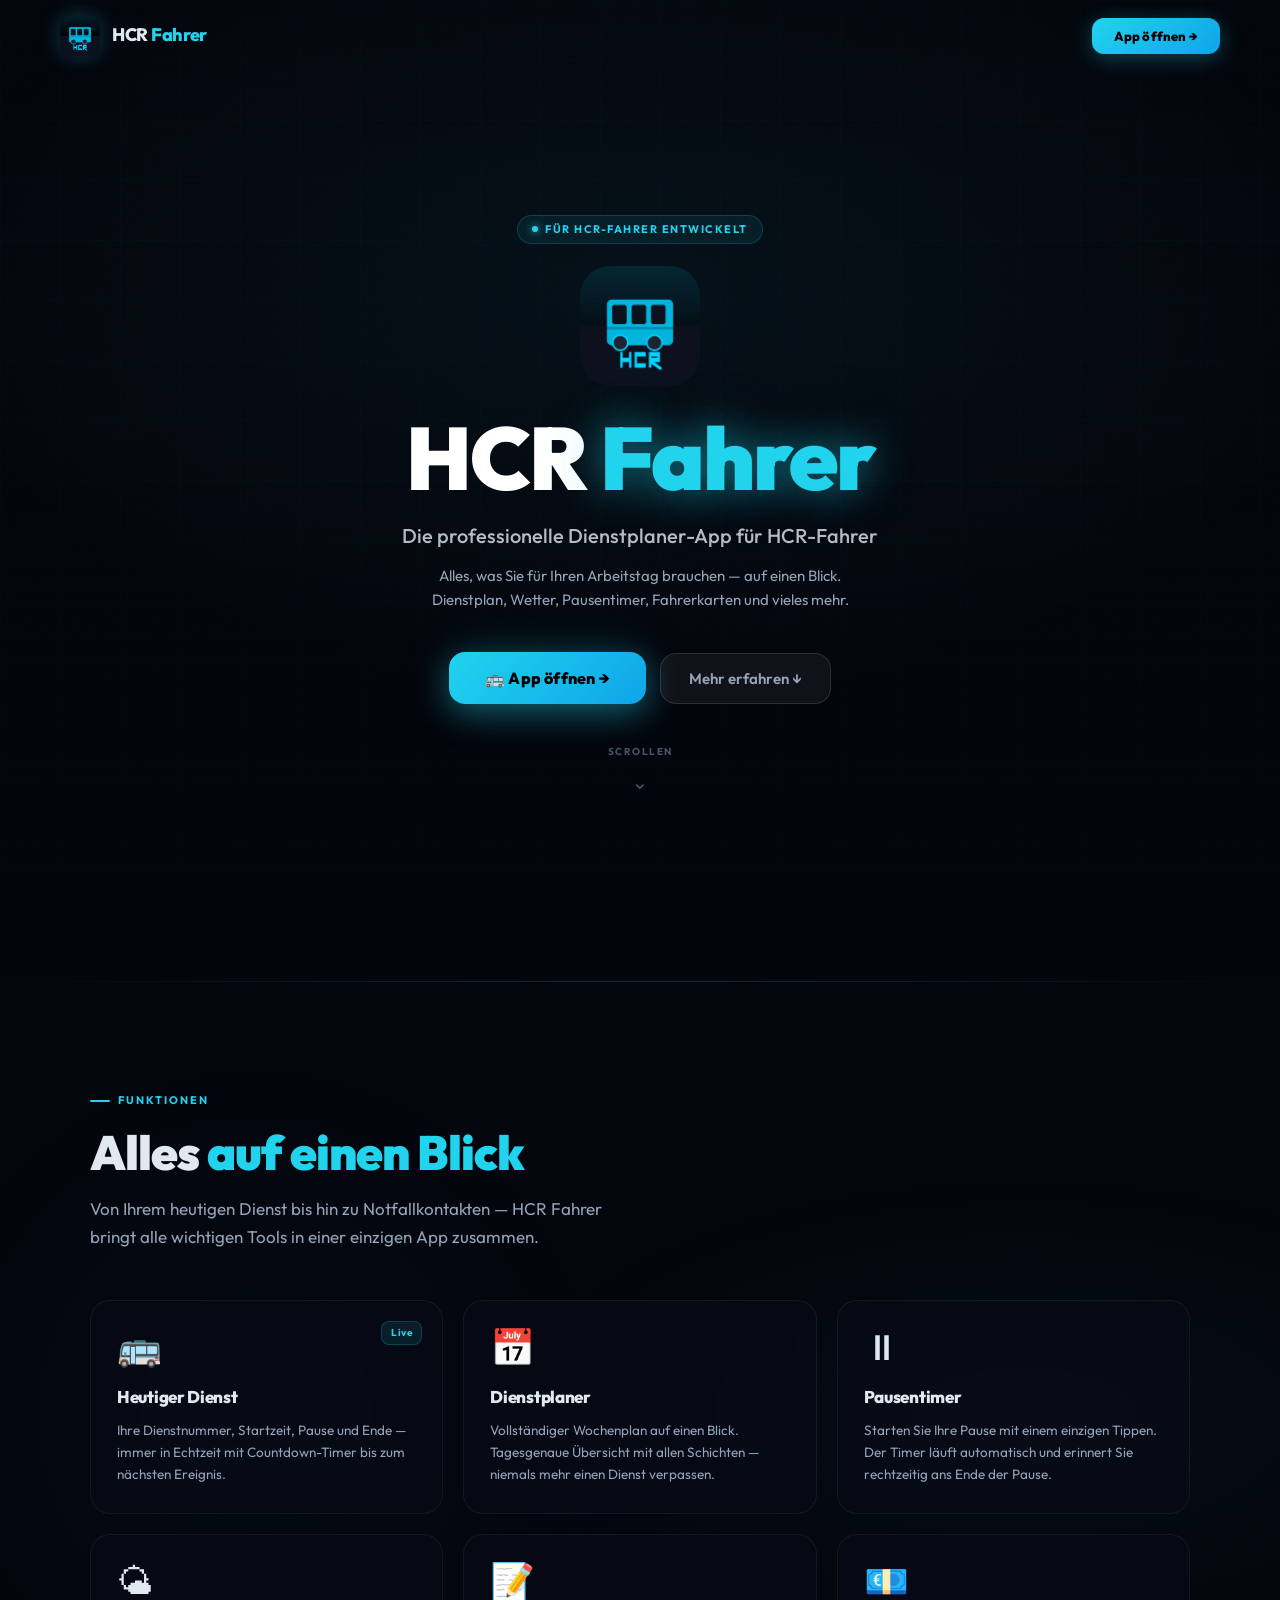
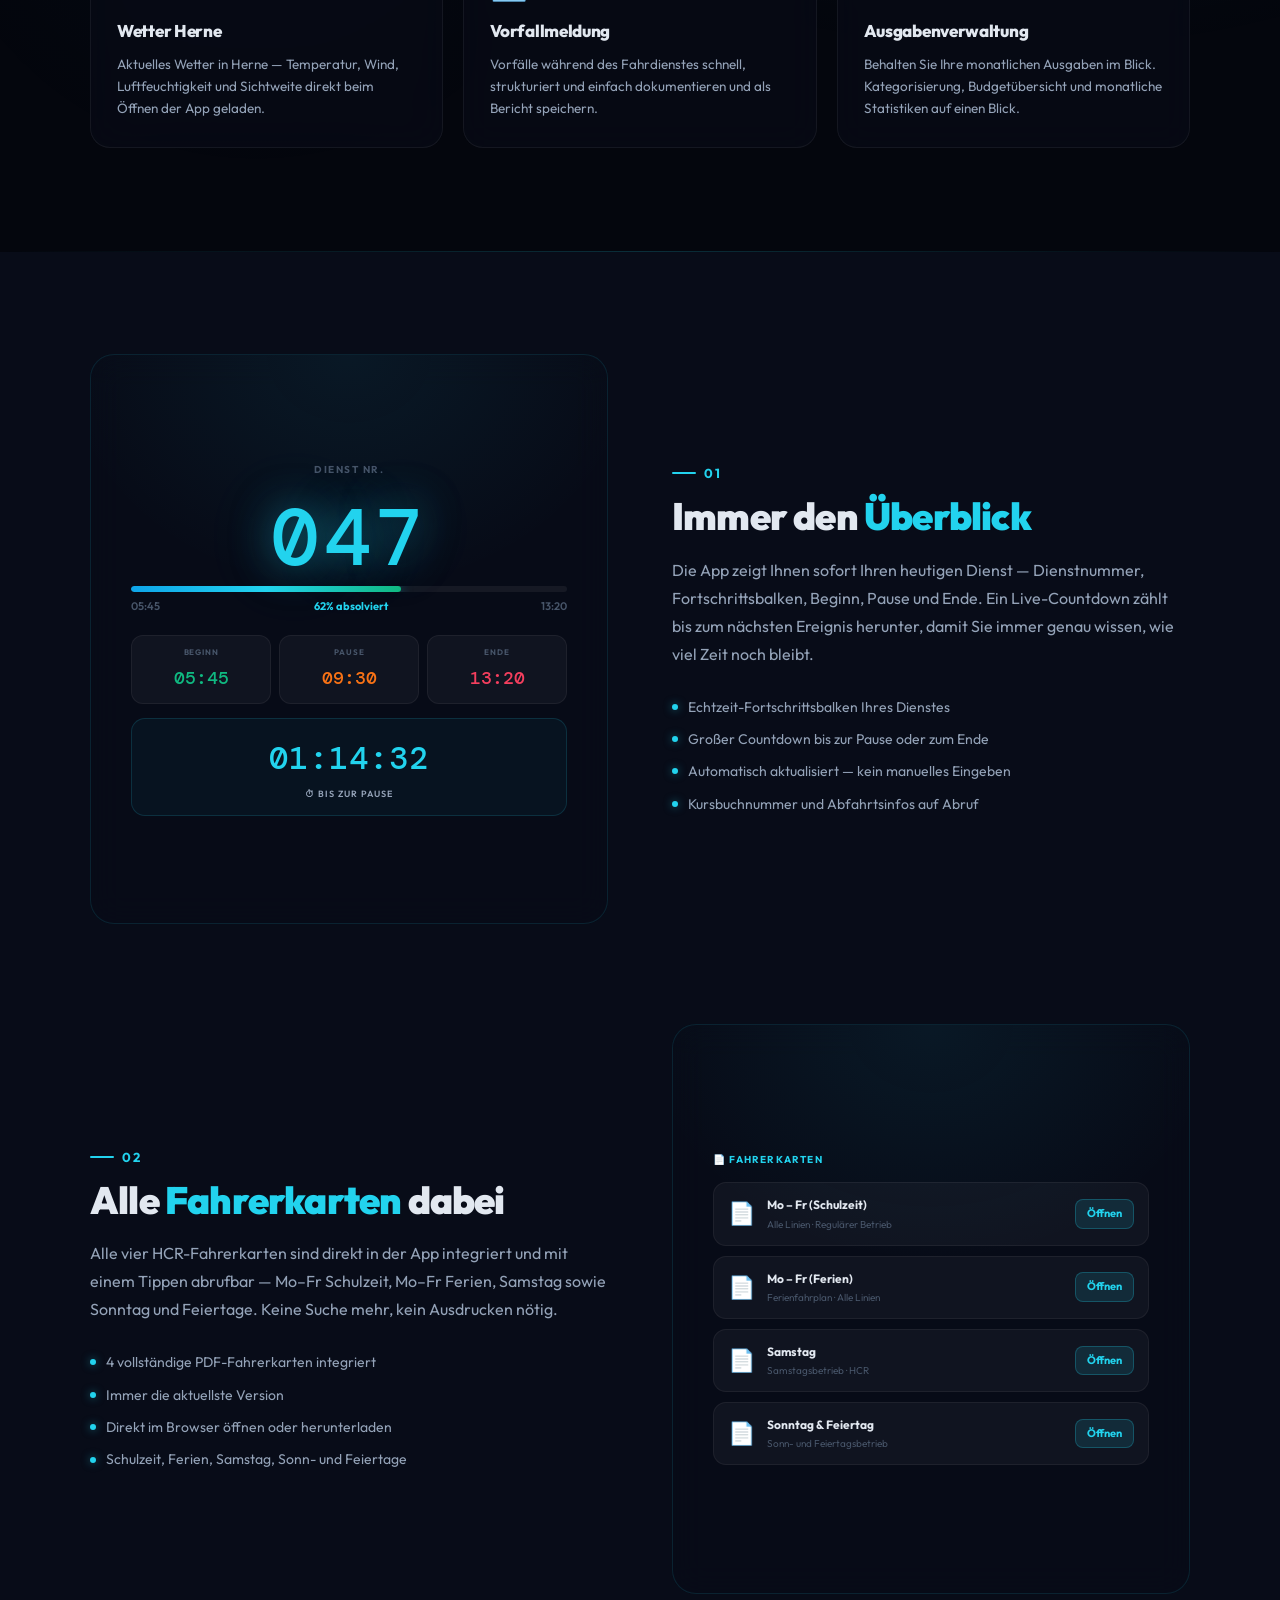
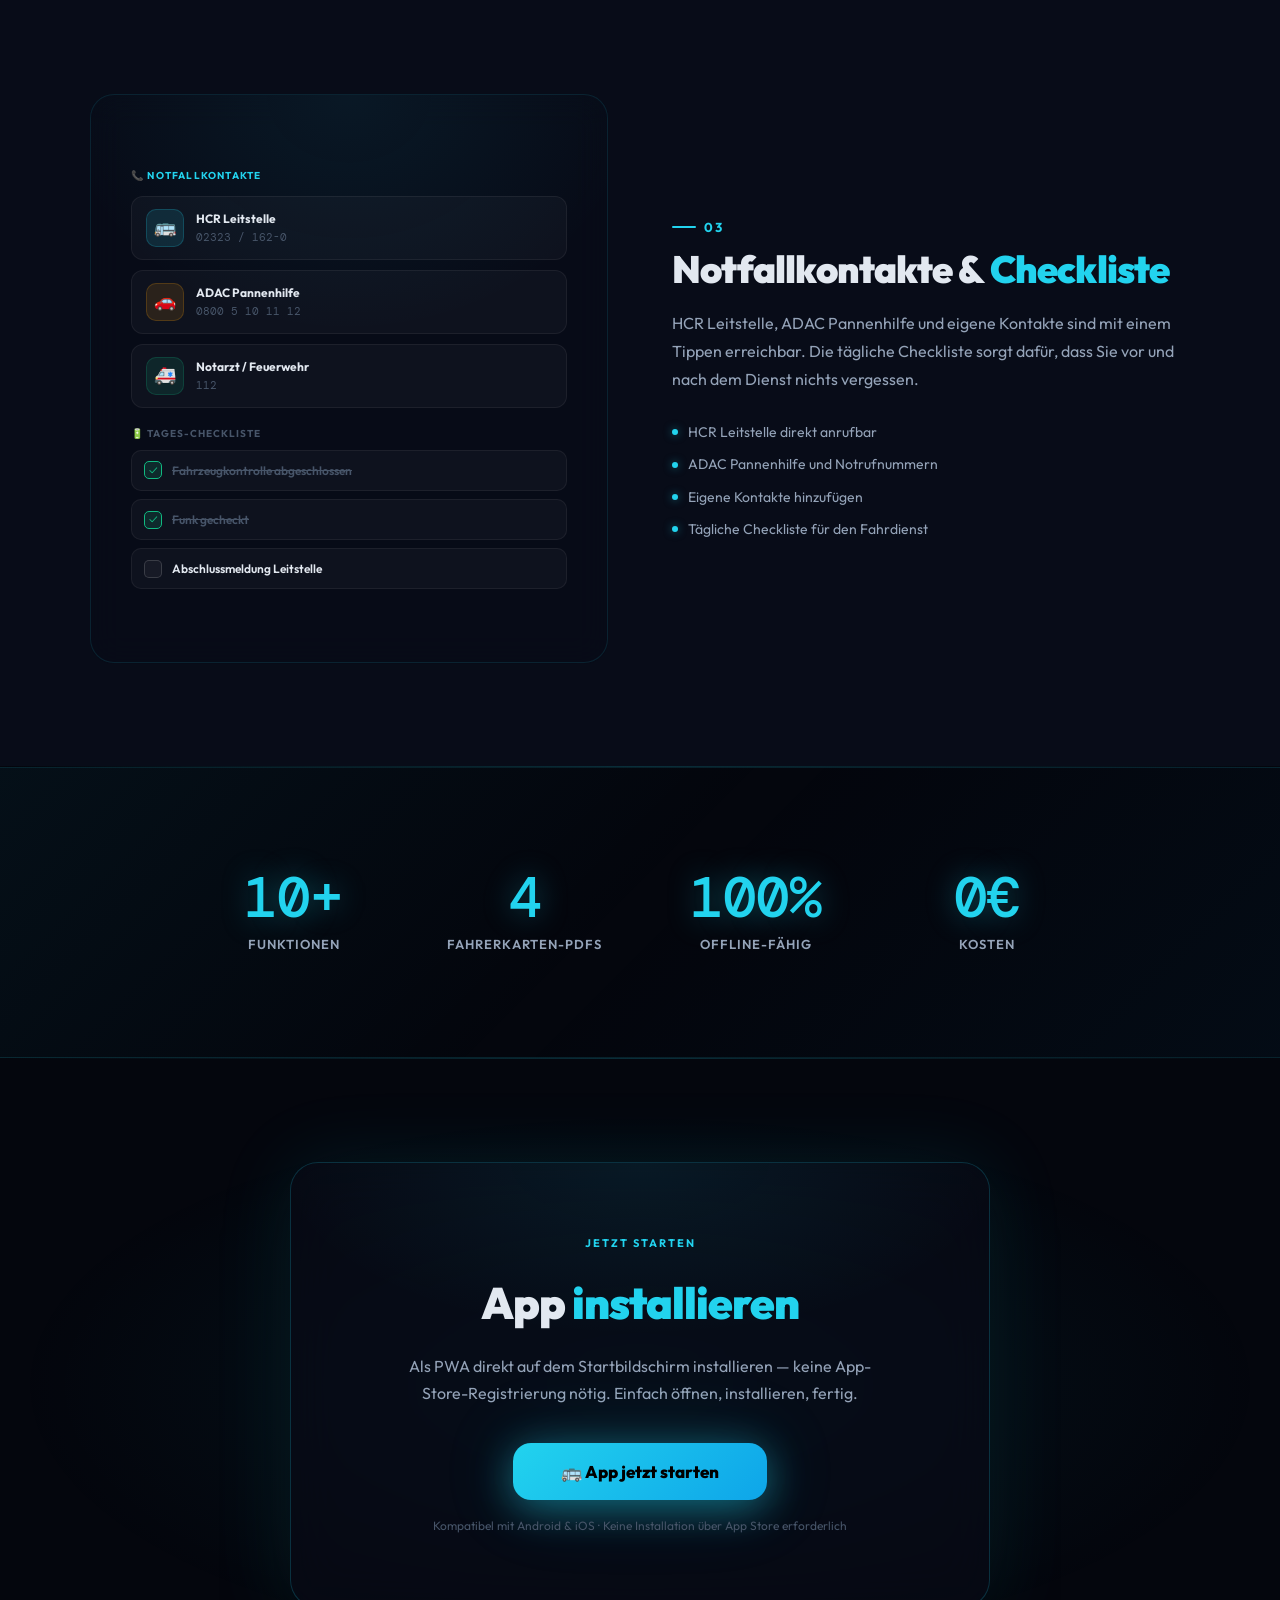
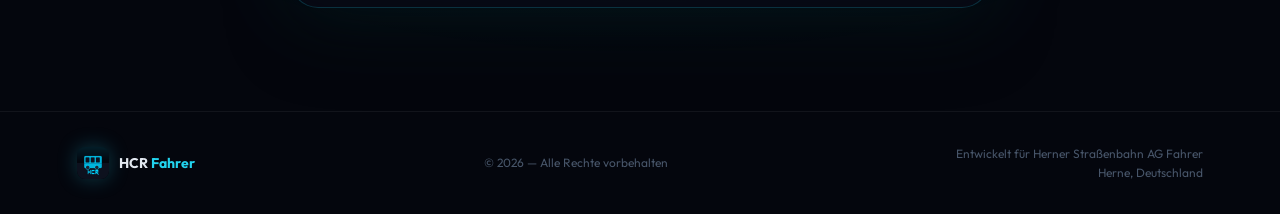
==== commit bc70d440: "Corrige les URLs codées en dur (manifest PWA + landing) vers la nouvelle URL GitHub Pages" ====
--- a/landing.html
+++ b/landing.html
@@ -739,7 +739,7 @@
     <img src="icon-512x512-2.png" alt="HCR Logo" class="nav-logo"/>
     <span class="nav-name">HCR <span>Fahrer</span></span>
   </a>
-  <a href="https://187-124-172-79.sslip.io" target="_blank">
+  <a href="https://zakk008.github.io/hcr-schichtboard/" target="_blank">
     <button class="nav-cta">App öffnen →</button>
   </a>
 </nav>
@@ -759,7 +759,7 @@
     <p class="hero-sub">Die professionelle Dienstplaner-App für HCR-Fahrer</p>
     <p class="hero-tag2">Alles, was Sie für Ihren Arbeitstag brauchen — auf einen Blick.<br/>Dienstplan, Wetter, Pausentimer, Fahrerkarten und vieles mehr.</p>
     <div class="hero-btns">
-      <a href="https://187-124-172-79.sslip.io" target="_blank">
+      <a href="https://zakk008.github.io/hcr-schichtboard/" target="_blank">
         <button class="btn-hero">🚌 App öffnen →</button>
       </a>
       <a href="#features">
@@ -1021,7 +1021,7 @@
     <div class="cta-eyebrow">Jetzt starten</div>
     <h2 class="cta-title">App <span>installieren</span></h2>
     <p class="cta-desc">Als PWA direkt auf dem Startbildschirm installieren — keine App-Store-Registrierung nötig. Einfach öffnen, installieren, fertig.</p>
-    <a href="https://187-124-172-79.sslip.io" target="_blank">
+    <a href="https://zakk008.github.io/hcr-schichtboard/" target="_blank">
       <button class="cta-btn">🚌 App jetzt starten</button>
     </a>
     <p class="cta-note">Kompatibel mit Android &amp; iOS · Keine Installation über App Store erforderlich</p>
